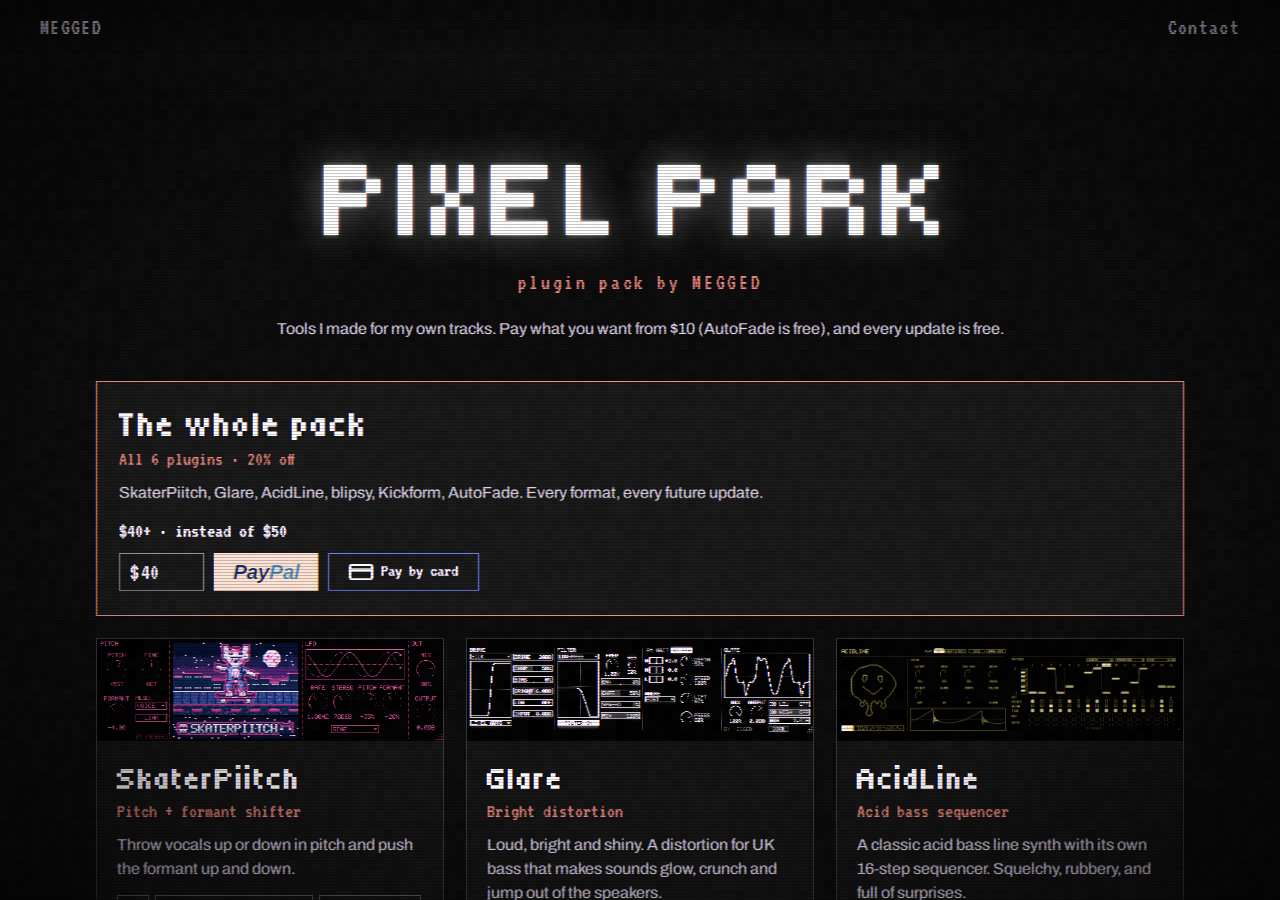
==== plugins/index.html @ a867548b "Store: PayPal-logo button, card icon on Pay by card, one-line intro on desktop Co-Authored-By: Claud" ====
<!doctype html>
<html lang="en" dir="ltr">
<head>
<meta charset="utf-8">
<meta name="viewport" content="width=device-width, initial-scale=1, viewport-fit=cover">
<title>Pixel Park · plugins by MEGGED</title>
<meta name="description" content="Pixel Park: audio plugins and Max for Live devices by MEGGED. Pay what you want, from $10.">
<!-- hidden from search engines until the buy buttons are live; delete this line to list the page -->
<meta name="robots" content="noindex">
<link rel="canonical" href="https://megged.music/plugins/">
<link rel="icon" href="/favicon.ico?v=3" sizes="any">
<link rel="icon" type="image/png" sizes="32x32" href="/icons/favicon-32.png?v=3">
<link rel="apple-touch-icon" href="/icons/apple-touch-icon.png?v=2">
<meta name="theme-color" content="#121212">
<meta property="og:type" content="website">
<meta property="og:site_name" content="MEGGED">
<meta property="og:title" content="Pixel Park · plugins by MEGGED">
<meta property="og:description" content="Pixel Park: audio plugins and Max for Live devices by MEGGED. Pay what you want, from $10.">
<meta property="og:url" content="https://megged.music/plugins/">
<meta property="og:image" content="https://megged.music/img/og.jpg?v=2">
<link rel="preconnect" href="https://fonts.googleapis.com">
<link rel="preconnect" href="https://fonts.gstatic.com" crossorigin>
<link rel="stylesheet" href="https://fonts.googleapis.com/css2?family=Archivo:wdth,wght@62..125,300..800&display=swap">
<link rel="stylesheet" href="../css/site.css?v=22">
<link rel="stylesheet" href="store.css?v=8">
<link rel="stylesheet" href="../fx/vhs-glitch.css?v=23">
</head>
<body>

<div id="stage">

  <nav class="store-nav">
    <a href="/">MEGGED</a>
    <a href="mailto:yoav.megged@gmail.com?subject=Plugins">Contact</a>
  </nav>

  <header class="store-head">
    <h1>PIXEL PARK</h1>
    <p class="sub">plugin pack by MEGGED</p>
    <p>Tools I made for my own tracks. Pay what you want from $10 (AutoFade is free), and every update is free.</p>
  </header>

  <section class="bundle" id="bundle" data-fx="calm"></section>

  <main class="products" id="products" data-fx="calm"></main>

  <section class="store-notes" data-fx="calm">
    <h2>How it works</h2>
    <p><b>Pay with PayPal or card.</b> Type any amount from $10 and press the PayPal button; your download opens right after. No PayPal account? Press "Pay by card" (card, Apple Pay or Google Pay), type your amount there, and the download link comes to your email.</p>
    <p><b>Formats.</b> Max for Live devices need Ableton Live Suite (or Live with Max for Live). AU and VST3 versions come as installers. Every download has all the formats, and the whole pack comes with one installer for everything.</p>
    <p><b>Problems?</b> Write to <a href="mailto:yoav.megged@gmail.com?subject=Plugins">yoav.megged@gmail.com</a> and I'll sort it out.</p>
  </section>

</div>

<script src="config.js?v=6"></script>
<script src="store.js?v=17"></script>
<script src="../fx/vhs-glitch.js?v=23"></script>
</body>
</html>
---- css/site.css ----
/* MEGGED — site layout. The VHS/glitch look lives in fx/, not here.
   Palette + type taken from the "The In-Between" cover. */
@font-face { font-family: "Tiny5"; src: url("../fonts/tiny5.woff2") format("woff2"); font-display: swap; }
@font-face { font-family: "VT323"; src: url("../fonts/vt323.woff2") format("woff2"); font-display: swap; }
:root {
  --black: #121212;          /* cover background: neutral near-black */
  --white: #f7f8fa;          /* cover white */
  --dim: #b4b6bb;
  --glow: 255, 255, 255;     /* white halo around the rabbits and titles */
  --glow-cool: 200, 215, 255; /* faint cool edge on the outer halo */
  --orange: #e8643a;
  --blue: #3d6bff;
  --display: "Tiny5", "VT323", ui-monospace, monospace;
  --mono: "VT323", ui-monospace, monospace;
  --body: "Archivo", "Helvetica Neue", Arial, sans-serif;
  --nav-h: 56px;
  color-scheme: dark;
}

* { box-sizing: border-box; }
html, body { height: 100%; margin: 0; background: var(--black); color: var(--white); }
body { font-family: var(--body); -webkit-font-smoothing: antialiased; }

/* Everything scrolls inside #stage so the FX layer can treat it as one picture */
#stage {
  position: fixed;
  inset: 0;
  overflow-x: hidden;
  overflow-y: auto;
  -webkit-overflow-scrolling: touch;
  scroll-behavior: smooth;
  background: var(--black);
}

a { color: inherit; }
a:focus-visible { outline: 1px solid var(--white); outline-offset: 4px; }

/* ---------- platform icons ---------- */
.platforms {
  position: sticky;
  top: 0;
  z-index: 5;
  height: var(--nav-h);
  margin-bottom: calc(var(--nav-h) * -1);
  padding-top: env(safe-area-inset-top, 0px);
  display: flex;
  justify-content: center;
  align-items: center;
  gap: clamp(18px, 4vw, 34px);
}
.platforms a { display: block; width: 20px; height: 20px; opacity: .92; transition: opacity .15s, transform .15s; }
.platforms a.wide { width: 34px; }
.platforms a:hover { opacity: 1; transform: translateY(-1px); }
.platforms svg { display: block; width: 100%; height: 100%; fill: var(--white); filter: drop-shadow(0 0 3px rgba(var(--glow), .8)) drop-shadow(0 0 10px rgba(var(--glow), .35)); }
.platforms a.wide svg { transform: scale(1.7); }

/* ---------- hero ---------- */
.hero {
  position: relative;
  height: 100vh;
  height: 100svh;
  display: grid;
  place-items: center;
  overflow: hidden;
}
.hero > * { grid-area: 1 / 1; }

.wordmark {
  margin: 0;
  font-family: var(--display);
  font-weight: 400;
  letter-spacing: 0.02em;
  line-height: 1;
  color: var(--white);
  width: clamp(250px, 48vw, 820px);   /* ≈ a quarter of the frame */
  filter: drop-shadow(0 0 2px rgba(var(--glow), .55)) drop-shadow(0 0 18px rgba(var(--glow), .4)) drop-shadow(0 0 60px rgba(var(--glow-cool), .25));
  user-select: none;
}
.wordmark svg { display: block; width: 100%; height: auto; }
.sr-only { position: absolute; width: 1px; height: 1px; overflow: hidden; clip: rect(0 0 0 0); white-space: nowrap; }
.about p, .tech { text-shadow: 0 0 12px rgba(var(--glow), .25); }

.rabbit {
  height: min(78vh, 120vw);
  width: auto;
  max-width: 100%;
  object-fit: contain;
  filter: drop-shadow(0 0 10px rgba(var(--glow), .55)) drop-shadow(0 0 40px rgba(var(--glow), .25)) drop-shadow(0 0 80px rgba(var(--glow-cool), .15));
  visibility: hidden;
}
.is-off { visibility: hidden !important; }
.is-on  { visibility: visible !important; }

/* play button: sits just right of the wordmark (below it on narrow screens) */
.play-btn {
  z-index: 2;
  width: 44px; height: 44px;
  padding: 0; border: 0; background: none; cursor: pointer;
  color: var(--white);
  transform: translateX(calc(clamp(250px, 48vw, 820px) / 2 + 48px));
  filter: drop-shadow(0 0 3px rgba(var(--glow), .9)) drop-shadow(0 0 16px rgba(var(--glow), .45));
  opacity: .9; transition: opacity .15s;
}
.play-btn:hover { opacity: 1; }
.play-btn svg { width: 26px; height: 31px; fill: currentColor; margin: auto; display: block; }
.play-btn .i-pause, .play-btn.is-playing .i-play { display: none; }
.play-btn.is-playing .i-pause { display: block; }
@media (max-width: 640px) {
  .play-btn { transform: translateY(calc(clamp(250px, 48vw, 820px) * 26 / 163 / 2 + 44px)); }
}

/* ---------- while the track plays (js/music.js) ---------- */
/* --txt: title opacity per part of the track; --sm: kick smear 0..1 */
html.music-on .wordmark {
  opacity: var(--txt, 1);
  filter: drop-shadow(0 0 2px rgba(var(--glow), .55)) drop-shadow(0 0 18px rgba(var(--glow), .4))
          drop-shadow(calc(var(--sm, 0) * 26px) calc(var(--sm, 0) * -10px) calc(var(--sm, 0) * 4px) rgba(232, 100, 58, .85))
          drop-shadow(calc(var(--sm, 0) * -26px) calc(var(--sm, 0) * 10px) calc(var(--sm, 0) * 4px) rgba(61, 107, 255, .85));
}

/* trip-in: the title tears apart like a VHS losing its signal (js/music.js tripIn) */
.trip-glitch { position: relative; width: clamp(250px, 48vw, 820px); pointer-events: none; will-change: transform, filter, opacity; }
.trip-band { position: absolute; inset: 0; mix-blend-mode: screen; will-change: transform; }
.trip-band:first-child { position: relative; }
.trip-band svg { display: block; width: 100%; height: auto; }
.trip-o { color: rgb(232, 100, 58); }
.trip-w { color: #fff; }
.trip-b { color: rgb(61, 107, 255); }
html.trip .wordmark { visibility: hidden !important; }
html.trip .rabbit { visibility: hidden !important; }
html.scene-weird .rabbit { opacity: .3; filter: blur(2px) drop-shadow(0 0 20px rgba(var(--glow), .4)); }

/* ?sync tuning panel */
.sync-panel {
  position: fixed; left: 50%; bottom: 18px; transform: translateX(-50%); z-index: 2147483001;
  display: flex; gap: 10px; align-items: center; padding: 6px 10px;
  background: rgba(0,0,0,.75); border: 1px solid #444; border-radius: 6px;
  font-family: var(--mono); font-size: 20px; color: var(--white);
}
.sync-panel button { font: inherit; color: inherit; background: #222; border: 1px solid #555; border-radius: 4px; width: 34px; cursor: pointer; }

.scroll-cue {
  align-self: end;
  margin-bottom: 22px;
  font-size: 18px;
  text-decoration: none;
  opacity: .55;
  animation: cue 2.4s ease-in-out infinite;
}
@keyframes cue { 50% { transform: translateY(6px); opacity: .9; } }

/* ---------- EPK text ---------- */
.about {
  display: grid;
  gap: 1em;
  max-width: 980px;
  margin: 0 auto;
  padding: 6vh 20px 4vh;
  font-size: clamp(15px, 1.35vw, 19px);
  line-height: 1.6;
  font-weight: 400;
  font-stretch: 110%;
  font-variation-settings: "wdth" 110;
  color: var(--white);
  text-wrap: pretty;
}
.about p { margin: 0; }

/* ---------- media ---------- */
.media {
  display: grid;
  gap: 28px;
  width: min(980px, 100%);
  margin: 0 auto;
  padding: 10vh 20px;
}
.videos { display: grid; gap: 10px; grid-template-columns: 1fr; }
.video-link { justify-self: end; font-family: var(--mono); font-size: 20px; color: var(--dim); text-decoration: none; }
.video-link:hover { color: var(--white); }
.video { position: relative; aspect-ratio: 16 / 9; max-width: 100%; background: #191919; border: 1px solid #2a2a2a; }
.video iframe { position: absolute; inset: 0; width: 100%; height: 100%; border: 0; }
.video.placeholder {
  display: grid; place-items: center;
  font-family: var(--mono); font-size: 20px; letter-spacing: .08em; color: var(--dim);
  border-style: dashed; border-color: #3a3a3a;
}
.spotify-top { padding-bottom: 0; }
#listen { padding-top: 28px; padding-bottom: 0; }
.spotify iframe { display: block; border: 0; border-radius: 12px; }

/* ---------- technical details ---------- */
.tech {
  display: flex;
  flex-wrap: wrap;
  justify-content: center;
  gap: 8px 40px;
  padding: 14vh 20px calc(48px + env(safe-area-inset-bottom, 0px));
  font-family: var(--mono);
  font-size: 24px;
  letter-spacing: .04em;
  color: var(--dim);
}
.tech a { text-decoration: none; }
.tech a:hover { color: var(--white); }

@media (prefers-reduced-motion: reduce) {
  /* play button: sits just right of the wordmark (below it on narrow screens) */
.play-btn {
  z-index: 2;
  width: 44px; height: 44px;
  padding: 0; border: 0; background: none; cursor: pointer;
  color: var(--white);
  transform: translateX(calc(clamp(250px, 48vw, 820px) / 2 + 48px));
  filter: drop-shadow(0 0 3px rgba(var(--glow), .9)) drop-shadow(0 0 16px rgba(var(--glow), .45));
  opacity: .9; transition: opacity .15s;
}
.play-btn:hover { opacity: 1; }
.play-btn svg { width: 26px; height: 31px; fill: currentColor; margin: auto; display: block; }
.play-btn .i-pause, .play-btn.is-playing .i-play { display: none; }
.play-btn.is-playing .i-pause { display: block; }
@media (max-width: 640px) {
  .play-btn { transform: translateY(calc(clamp(250px, 48vw, 820px) * 26 / 163 / 2 + 44px)); }
}

/* quiet part of the track: no flashes, the title melts into old-TV snow */
html.music-quiet .rabbit { visibility: hidden !important; }
html.music-quiet .wordmark {
  visibility: visible !important;
  opacity: .5;
  filter: blur(2.5px) drop-shadow(16px 0 5px rgba(255,255,255,.35)) drop-shadow(-16px 0 5px rgba(255,255,255,.35)) drop-shadow(0 0 30px rgba(var(--glow), .3));
  animation: snow-drift .23s steps(2) infinite;
  transition: opacity .6s, filter .6s;
}
html.music-quiet .fx-noise { opacity: .42 !important; transition: opacity .6s; }
@keyframes snow-drift { 0% { transform: translateX(-3px); } 50% { transform: translateX(4px) skewX(-2deg); } }

.scroll-cue { animation: none; }
  #stage { scroll-behavior: auto; }
}

/* ---------- music story: mirror ghosts, strobe, finale zoom ---------- */
.rabbit-ghost { opacity: .45; pointer-events: none; filter: blur(1px) drop-shadow(0 0 30px rgba(var(--glow-cool), .35)); }
.rabbit-ghost.ghost-l { transform: translateX(-58%) scaleX(-1); }
.rabbit-ghost.ghost-r { transform: translateX(58%) scaleX(-1); }
.strobe {
  position: absolute; inset: 0; z-index: 1; pointer-events: none;
  background: #fff; mix-blend-mode: screen;
  animation: strobe-out 120ms linear forwards;
}
@keyframes strobe-out { from { opacity: var(--so, .55); } to { opacity: 0; } }
html.scene-finale .hero > .wordmark,
html.scene-finale .hero > .rabbit { scale: var(--zoom, 1); }
@media (prefers-reduced-motion: reduce) { .strobe { display: none; } }
.preview-note { margin: .6rem auto 0; max-width: 40rem; font-size: .8rem; opacity: .7; text-align: center; }
.preview-note a { color: inherit; }
/* phones: the music visuals play as a video over the hero */
.music-video { position: absolute; inset: 0; width: 100%; height: 100%; object-fit: cover; z-index: 1; background: #121212; opacity: 0; transition: opacity .25s; pointer-events: none; }
html.video-on .music-video { opacity: 1; }
html.video-on #stage { filter: none !important; }
html.video-on #fx-overlay { display: none; }
html.video-on .hero .wordmark, html.video-on .hero .rabbit { visibility: hidden !important; }
/* rabbits leaving the screen (js/intro.js, while the music plays) */
.rx-fade   { animation: rx-fade 110ms linear forwards; }
.rx-slice  { animation: rx-slice 90ms steps(3) forwards; }
.rx-squash { animation: rx-squash 100ms cubic-bezier(.6, 0, 1, .4) forwards; }
.rx-tear   { animation: rx-tear 90ms steps(4) forwards; }
@keyframes rx-fade { to { opacity: 0; } }
@keyframes rx-slice {
  0%   { clip-path: inset(0 0 0 0); translate: 0 0; }
  50%  { clip-path: inset(30% 0 45% 0); translate: 6% 0; }
  100% { clip-path: inset(49% 0 49% 0); translate: -9% 0; }
}
@keyframes rx-squash {
  0%   { scale: 1 1; filter: brightness(1); }
  100% { scale: 1.5 .01; filter: brightness(4); opacity: .6; }
}
@keyframes rx-tear {
  0%   { translate: 0 0; filter: drop-shadow(6px 0 0 rgba(var(--fx-orange), .9)) drop-shadow(-6px 0 0 rgba(var(--fx-blue), .9)); }
  100% { translate: 14% 0; opacity: 0; filter: drop-shadow(40px 0 0 rgba(var(--fx-orange), .9)) drop-shadow(-40px 0 0 rgba(var(--fx-blue), .9)) blur(2px); }
}
---- plugins/store.css ----
/* MEGGED plugins page. Fonts + colours come from ../css/site.css */
.store-nav {
  position: sticky;
  top: 0;
  z-index: 5;
  display: flex;
  justify-content: space-between;
  padding: calc(16px + env(safe-area-inset-top, 0px)) clamp(16px, 4vw, 40px) 16px;
  background: linear-gradient(var(--black) 60%, rgba(18, 18, 18, 0));
  font-family: var(--mono);
  font-size: 22px;
  letter-spacing: .06em;
}
.store-nav a { text-decoration: none; color: var(--dim); }
.store-nav a:hover { color: var(--white); }

.store-head {
  max-width: 760px;
  margin: 0 auto;
  padding: clamp(40px, 10vh, 110px) 16px 40px;
  text-align: center;
}
.store-head h1 {
  margin: 0 0 18px;
  font-family: var(--display);
  font-weight: 400;
  font-size: clamp(48px, 11vw, 112px);
  line-height: 1;
  letter-spacing: .04em;
  filter: drop-shadow(0 0 2px rgba(var(--glow), .55)) drop-shadow(0 0 18px rgba(var(--glow), .4));
}
.store-head p { margin: 0; color: var(--dim); font-size: 18px; line-height: 1.5; }

.products {
  display: grid;
  grid-template-columns: repeat(auto-fill, minmax(min(100%, 340px), 1fr));
  gap: 22px;
  max-width: 1120px;
  margin: 0 auto;
  padding: 0 16px 60px;
}
.product {
  display: flex;
  flex-direction: column;
  border: 1px solid rgba(255, 255, 255, .16);
  background: rgba(255, 255, 255, .03);
}
.product .shot { display: block; width: 100%; aspect-ratio: 3.4 / 1; object-fit: contain; background: #000; }
.product .body { display: flex; flex-direction: column; flex: 1; padding: 20px 20px 22px; }
.product h2 { margin: 0; font-family: var(--display); font-weight: 400; font-size: 32px; letter-spacing: .03em; }
.product .tag { margin: 4px 0 12px; font-family: var(--mono); font-size: 20px; color: var(--orange); }
.product .text { margin: 0 0 14px; line-height: 1.5; color: var(--dim); }
.formats { display: flex; flex-wrap: wrap; gap: 6px; margin: 0 0 18px; padding: 0; list-style: none; }
.formats li { padding: 2px 8px; border: 1px solid rgba(255, 255, 255, .25); font-family: var(--mono); font-size: 17px; }

.buy { margin-top: auto; display: flex; flex-wrap: wrap; align-items: center; gap: 10px; }
.buy .price { flex-basis: 100%; margin: 0 0 2px; font-family: var(--mono); font-size: 20px; }
.pay { display: flex; gap: 10px; align-items: stretch; }
.amount { display: flex; align-items: center; border: 1px solid rgba(255, 255, 255, .4); padding: 0 0 0 10px; font-family: var(--mono); font-size: 22px; }
.amount input { width: 64px; border: 0; background: transparent; color: var(--white); font: inherit; padding: 6px 6px 6px 2px; }
.amount input:focus { outline: none; }
.amount:focus-within { border-color: var(--white); }
.btn {
  display: inline-block;
  padding: 8px 20px;
  border: 1px solid var(--white);
  background: var(--white);
  color: var(--black);
  font-family: var(--mono);
  font-size: 22px;
  line-height: 1.1;
  text-decoration: none;
  cursor: pointer;
}
button.btn { font: inherit; font-family: var(--mono); font-size: 22px; }
.btn:hover { background: var(--black); color: var(--white); }
.btn.alt { background: transparent; color: var(--white); border-color: var(--blue); }
.btn.alt:hover { background: var(--blue); }
.buy .gift { flex-basis: 100%; margin: 0 0 4px; color: var(--dim); }
.btn.card { font-size: 18px; display: inline-flex; align-items: center; gap: 8px; }
.btn .ico { width: 24px; height: 16px; flex: none; }
.btn.paypal { background: #ffc439; border-color: #ffc439; padding: 6px 18px; font-family: Verdana, "Helvetica Neue", Arial, sans-serif; font-size: 21px; font-weight: 700; font-style: italic; letter-spacing: -.02em; }
.btn.paypal:hover { background: #f2b52a; border-color: #f2b52a; }
.pp-pay { color: #003087; }
.pp-pal { color: #0079c1; }
@media (min-width: 900px) {
  .store-head { max-width: 1000px; }
  .store-head p:not(.sub) { white-space: nowrap; font-size: 16px; }
}
.btn.off { background: transparent; color: var(--dim); border-color: rgba(255, 255, 255, .25); cursor: default; }

.store-notes { max-width: 760px; margin: 0 auto; padding: 10px 16px 80px; line-height: 1.55; color: var(--dim); }
.store-notes h2 { font-family: var(--display); font-weight: 400; font-size: 28px; color: var(--white); }
.store-notes b { color: var(--white); font-weight: 600; }

/* download page */
.dl { max-width: 640px; margin: 0 auto; padding: 0 16px 80px; text-align: center; line-height: 1.55; color: var(--dim); }
.dl .btn { margin: 10px 0 18px; }
.dl b { color: var(--white); }

/* whole pack */
.store-head .sub { margin: -8px 0 18px; font-family: var(--mono); font-size: 22px; letter-spacing: .12em; color: var(--orange); }
.bundle { max-width: 1120px; margin: 0 auto 22px; padding: 0 16px; }
.bundle .body { padding: 22px 22px 24px; border: 1px solid var(--orange); background: rgba(255, 255, 255, .05); }
.bundle h2 { margin: 0; font-family: var(--display); font-weight: 400; font-size: 36px; letter-spacing: .03em; }
.bundle .tag { margin: 4px 0 12px; font-family: var(--mono); font-size: 20px; color: var(--orange); }
.bundle .text { margin: 0 0 16px; line-height: 1.5; color: var(--dim); }

/* PayPal buttons window */
.paybox { width: min(420px, calc(100% - 32px)); padding: 26px 22px 18px; border: 1px solid var(--orange); background: #fff; color: #111; }
.paybox::backdrop { background: rgba(0, 0, 0, .75); }
.paybox h2 { margin: 0 30px 4px 0; font-family: var(--display); font-weight: 400; font-size: 28px; }
.paybox .sum { margin: 0 0 16px; font-family: var(--mono); font-size: 20px; }
.paybox .pp { min-height: 120px; }
.paybox .note { margin: 10px 0 0; font-size: 14px; line-height: 1.4; color: #555; }
.paybox .x { position: absolute; top: 8px; right: 12px; border: 0; background: none; font-size: 30px; line-height: 1; cursor: pointer; color: #111; }
.paybox .err { font-family: var(--mono); font-size: 14px; word-break: break-all; color: #a00; }
---- fx/vhs-glitch.css ----
/* =====================================================================
   MEGGED FX LAYER — VHS + orange/blue glitch
   Sits ON TOP of everything inside #stage. Nothing in the content is styled
   here, so anything added to the page later gets the same look automatically.
   Turn the whole layer off:  add ?fx=off to the URL, or delete the two fx/ lines
   in index.html. Tune values below, or in fx/vhs-glitch.js → CONFIG.
   ===================================================================== */
:root {
  --fx-scanlines: .22;   /* darkness of the scan lines            */
  --fx-noise: .03;       /* tape grain (soft, so the rest of the site reads) */
  --fx-vignette: .6;     /* dark corners                          */
  --fx-tracking: .045;    /* rolling tracking band                 */
  --fx-flicker: .035;    /* overall brightness wobble             */
  --fx-orange: 232, 100, 58;   /* cover's orange-red fringe */
  --fx-blue: 61, 107, 255;     /* cover's blue fringe       */
}
/* calmer overlay while reading (see CONFIG.calm in the JS) */
html.fx-calm { --fx-noise: .02; --fx-tracking: .02; --fx-flicker: .015; }

/* 1) colour split + tape wobble on the whole page (SVG filter built in JS) */
html.fx-on #stage { filter: url(#fx-vhs) saturate(.85) contrast(1.06); }
html.fx-on.fx-burst #stage { filter: url(#fx-vhs-burst) saturate(1) contrast(1.1); }
html.fx-on.fx-calm.fx-burst #stage { filter: url(#fx-vhs-burst) saturate(.85) contrast(1.06); }
/* same, plus the mouse glitch lens (only while the mouse is moving) */
html.fx-on.fx-lens #stage { filter: url(#fx-vhs-lens) saturate(.85) contrast(1.06); }
html.fx-on.fx-lens.fx-burst #stage { filter: url(#fx-vhs-burst-lens) saturate(1) contrast(1.1); }
html.fx-on.fx-lens.fx-calm.fx-burst #stage { filter: url(#fx-vhs-burst-lens) saturate(.85) contrast(1.06); }

/* 2) the overlay, above everything, never catches clicks */
#fx-overlay {
  position: fixed;
  inset: 0;
  z-index: 2147483000;
  pointer-events: none;
  overflow: hidden;
}
#fx-overlay > * { position: absolute; inset: 0; pointer-events: none; }

.fx-scan {
  background: repeating-linear-gradient(to bottom,
    rgba(0,0,0,0) 0px, rgba(0,0,0,0) 2px,
    rgba(0,0,0,var(--fx-scanlines)) 2px, rgba(0,0,0,var(--fx-scanlines)) 3px);
}
.fx-noise {
  width: 100%; height: 100%;
  opacity: var(--fx-noise);
  mix-blend-mode: screen;
  image-rendering: pixelated;
}
.fx-tracking {
  height: 14vh; inset: auto 0 auto 0; top: -20vh;
  background: linear-gradient(to bottom, rgba(255,255,255,0), rgba(255,255,255,var(--fx-tracking)) 45%, rgba(255,255,255,0));
  filter: blur(1px);
  animation: fx-track 7.5s linear infinite;
}
.fx-edges { display: none; }   /* coloured edge bleed: off (kept the page from going purple) */
.fx-vignette {
  background: radial-gradient(ellipse at center, rgba(0,0,0,0) 55%, rgba(0,0,0,var(--fx-vignette)) 100%);
}
.fx-flicker {
  background: #fff;
  opacity: 0;
  mix-blend-mode: overlay;
  animation: fx-flicker .16s steps(2) infinite;
}

@keyframes fx-track {
  0%   { transform: translateY(0); }
  100% { transform: translateY(140vh); }
}
@keyframes fx-flicker {
  0%   { opacity: 0; }
  50%  { opacity: var(--fx-flicker); }
}

@media (prefers-reduced-motion: reduce) {
  .fx-tracking, .fx-flicker { animation: none; }
}
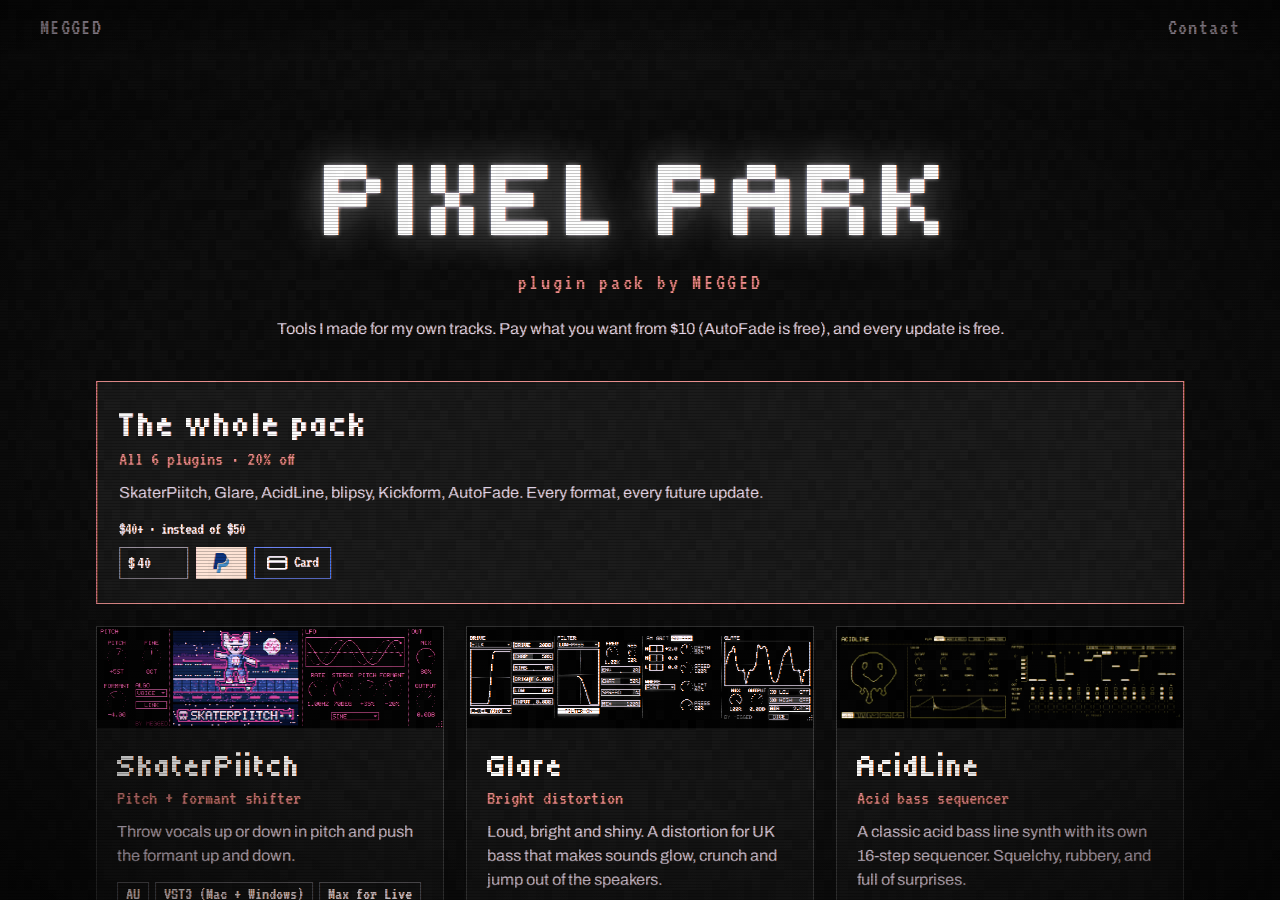
==== commit f3b19528: "Store: smaller buy row on one line, PayPal monogram button, Card button Co-Authored-By: Claude Opus " ====
--- a/plugins/index.html
+++ b/plugins/index.html
@@ -22,7 +22,7 @@
 <link rel="preconnect" href="https://fonts.gstatic.com" crossorigin>
 <link rel="stylesheet" href="https://fonts.googleapis.com/css2?family=Archivo:wdth,wght@62..125,300..800&display=swap">
 <link rel="stylesheet" href="../css/site.css?v=22">
-<link rel="stylesheet" href="store.css?v=8">
+<link rel="stylesheet" href="store.css?v=9">
 <link rel="stylesheet" href="../fx/vhs-glitch.css?v=23">
 </head>
 <body>
@@ -46,7 +46,7 @@
 
   <section class="store-notes" data-fx="calm">
     <h2>How it works</h2>
-    <p><b>Pay with PayPal or card.</b> Type any amount from $10 and press the PayPal button; your download opens right after. No PayPal account? Press "Pay by card" (card, Apple Pay or Google Pay), type your amount there, and the download link comes to your email.</p>
+    <p><b>Pay with PayPal or card.</b> Type any amount from $10 and press the PayPal button; your download opens right after. No PayPal account? Press "Card" (card, Apple Pay or Google Pay), type your amount there, and the download link comes to your email.</p>
     <p><b>Formats.</b> Max for Live devices need Ableton Live Suite (or Live with Max for Live). AU and VST3 versions come as installers. Every download has all the formats, and the whole pack comes with one installer for everything.</p>
     <p><b>Problems?</b> Write to <a href="mailto:yoav.megged@gmail.com?subject=Plugins">yoav.megged@gmail.com</a> and I'll sort it out.</p>
   </section>
@@ -54,7 +54,7 @@
 </div>
 
 <script src="config.js?v=6"></script>
-<script src="store.js?v=17"></script>
+<script src="store.js?v=18"></script>
 <script src="../fx/vhs-glitch.js?v=23"></script>
 </body>
 </html>
--- a/plugins/store.css
+++ b/plugins/store.css
@@ -53,11 +53,11 @@
 .formats { display: flex; flex-wrap: wrap; gap: 6px; margin: 0 0 18px; padding: 0; list-style: none; }
 .formats li { padding: 2px 8px; border: 1px solid rgba(255, 255, 255, .25); font-family: var(--mono); font-size: 17px; }
 
-.buy { margin-top: auto; display: flex; flex-wrap: wrap; align-items: center; gap: 10px; }
-.buy .price { flex-basis: 100%; margin: 0 0 2px; font-family: var(--mono); font-size: 20px; }
-.pay { display: flex; gap: 10px; align-items: stretch; }
-.amount { display: flex; align-items: center; border: 1px solid rgba(255, 255, 255, .4); padding: 0 0 0 10px; font-family: var(--mono); font-size: 22px; }
-.amount input { width: 64px; border: 0; background: transparent; color: var(--white); font: inherit; padding: 6px 6px 6px 2px; }
+.buy { margin-top: auto; display: flex; flex-wrap: wrap; align-items: stretch; gap: 8px; }
+.buy .price { flex-basis: 100%; margin: 0 0 2px; font-family: var(--mono); font-size: 16px; }
+.pay { display: flex; gap: 8px; align-items: stretch; }
+.amount { display: flex; align-items: center; border: 1px solid rgba(255, 255, 255, .4); padding: 0 0 0 8px; font-family: var(--mono); font-size: 17px; }
+.amount input { width: 52px; border: 0; background: transparent; color: var(--white); font: inherit; padding: 6px 6px 6px 2px; }
 .amount input:focus { outline: none; }
 .amount:focus-within { border-color: var(--white); }
 .btn {
@@ -77,12 +77,12 @@
 .btn.alt { background: transparent; color: var(--white); border-color: var(--blue); }
 .btn.alt:hover { background: var(--blue); }
 .buy .gift { flex-basis: 100%; margin: 0 0 4px; color: var(--dim); }
-.btn.card { font-size: 18px; display: inline-flex; align-items: center; gap: 8px; }
-.btn .ico { width: 24px; height: 16px; flex: none; }
-.btn.paypal { background: #ffc439; border-color: #ffc439; padding: 6px 18px; font-family: Verdana, "Helvetica Neue", Arial, sans-serif; font-size: 21px; font-weight: 700; font-style: italic; letter-spacing: -.02em; }
+.buy .btn { font-size: 16px; padding: 6px 12px; }
+.btn.card { display: inline-flex; align-items: center; gap: 7px; }
+.btn .ico { width: 20px; height: 14px; flex: none; }
+.btn.paypal { display: inline-flex; align-items: center; justify-content: center; background: #ffc439; border-color: #ffc439; padding: 4px 14px; }
 .btn.paypal:hover { background: #f2b52a; border-color: #f2b52a; }
-.pp-pay { color: #003087; }
-.pp-pal { color: #0079c1; }
+.pp-ico { width: 20px; height: 20px; display: block; }
 @media (min-width: 900px) {
   .store-head { max-width: 1000px; }
   .store-head p:not(.sub) { white-space: nowrap; font-size: 16px; }
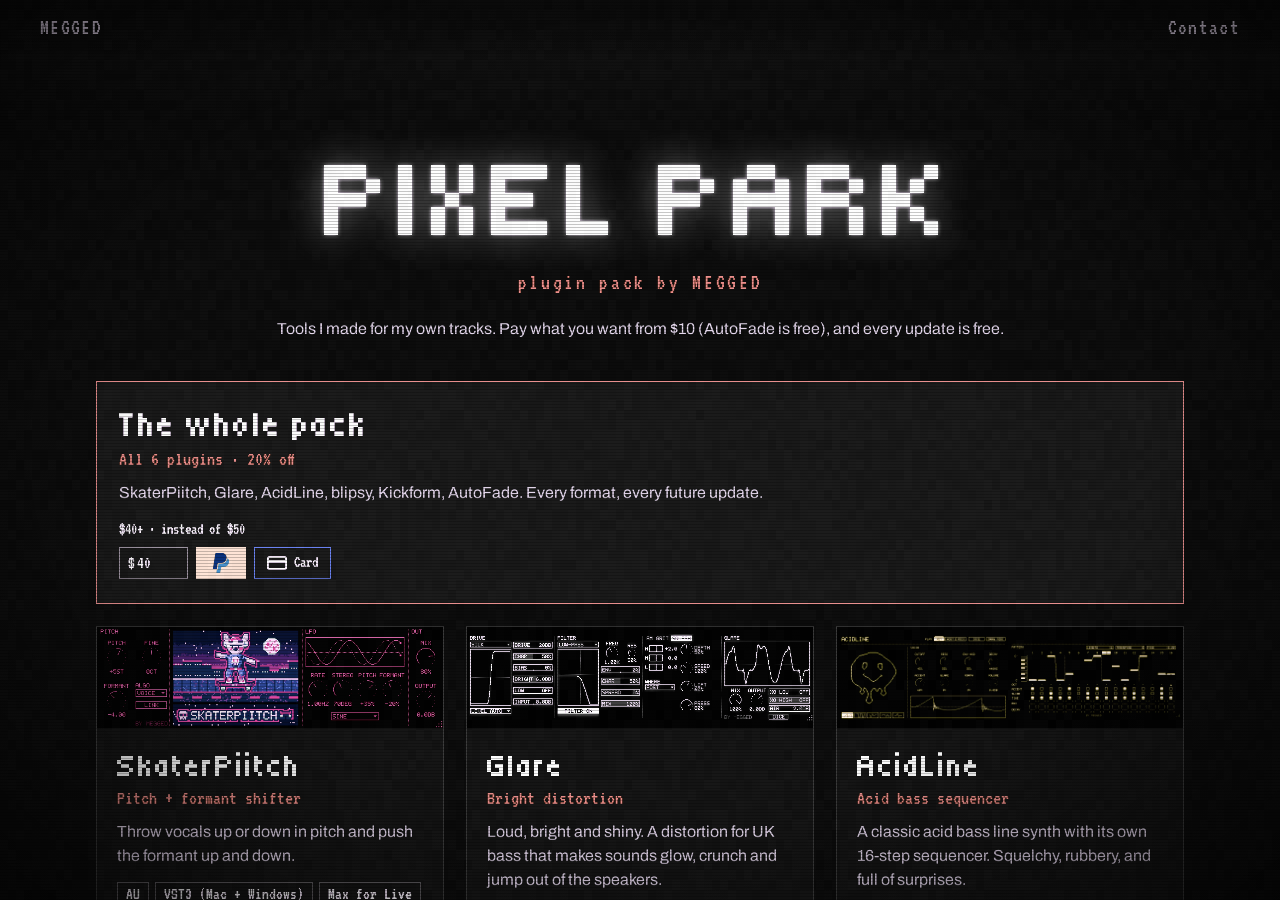
==== commit f46d9510: "Store: add Duckin' Around card (buttons show Soon until the download is ready) Co-Authored-By: Claud" ====
--- a/plugins/index.html
+++ b/plugins/index.html
@@ -54,7 +54,7 @@
 </div>
 
 <script src="config.js?v=6"></script>
-<script src="store.js?v=18"></script>
+<script src="store.js?v=19"></script>
 <script src="../fx/vhs-glitch.js?v=23"></script>
 </body>
 </html>
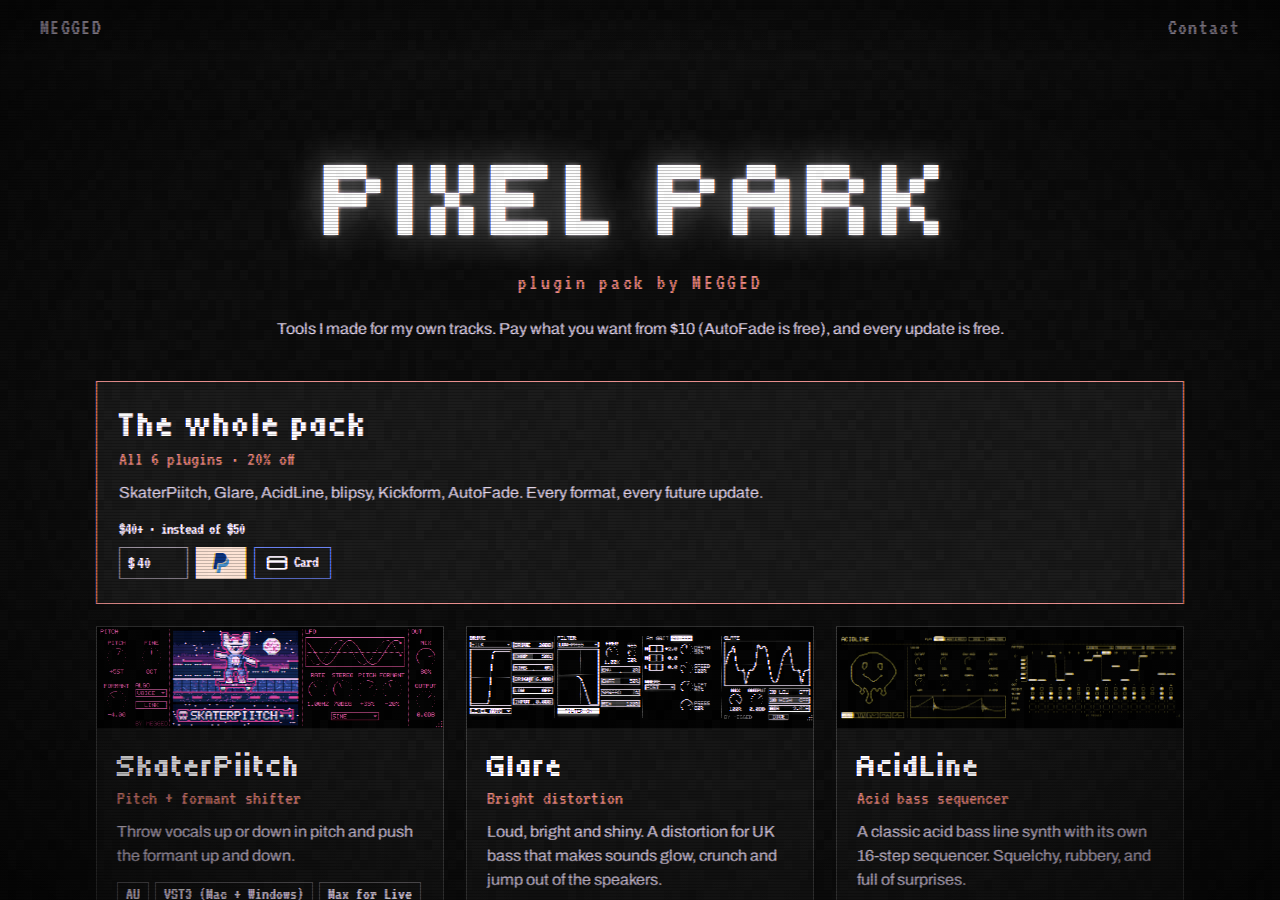
==== commit 6fe56aff: "Store: Duckin' Around is Mac only for now Co-Authored-By: Claude Opus 5.5 <noreply@anthropic.com> Cl" ====
--- a/plugins/index.html
+++ b/plugins/index.html
@@ -54,7 +54,7 @@
 </div>
 
 <script src="config.js?v=6"></script>
-<script src="store.js?v=19"></script>
+<script src="store.js?v=20"></script>
 <script src="../fx/vhs-glitch.js?v=23"></script>
 </body>
 </html>
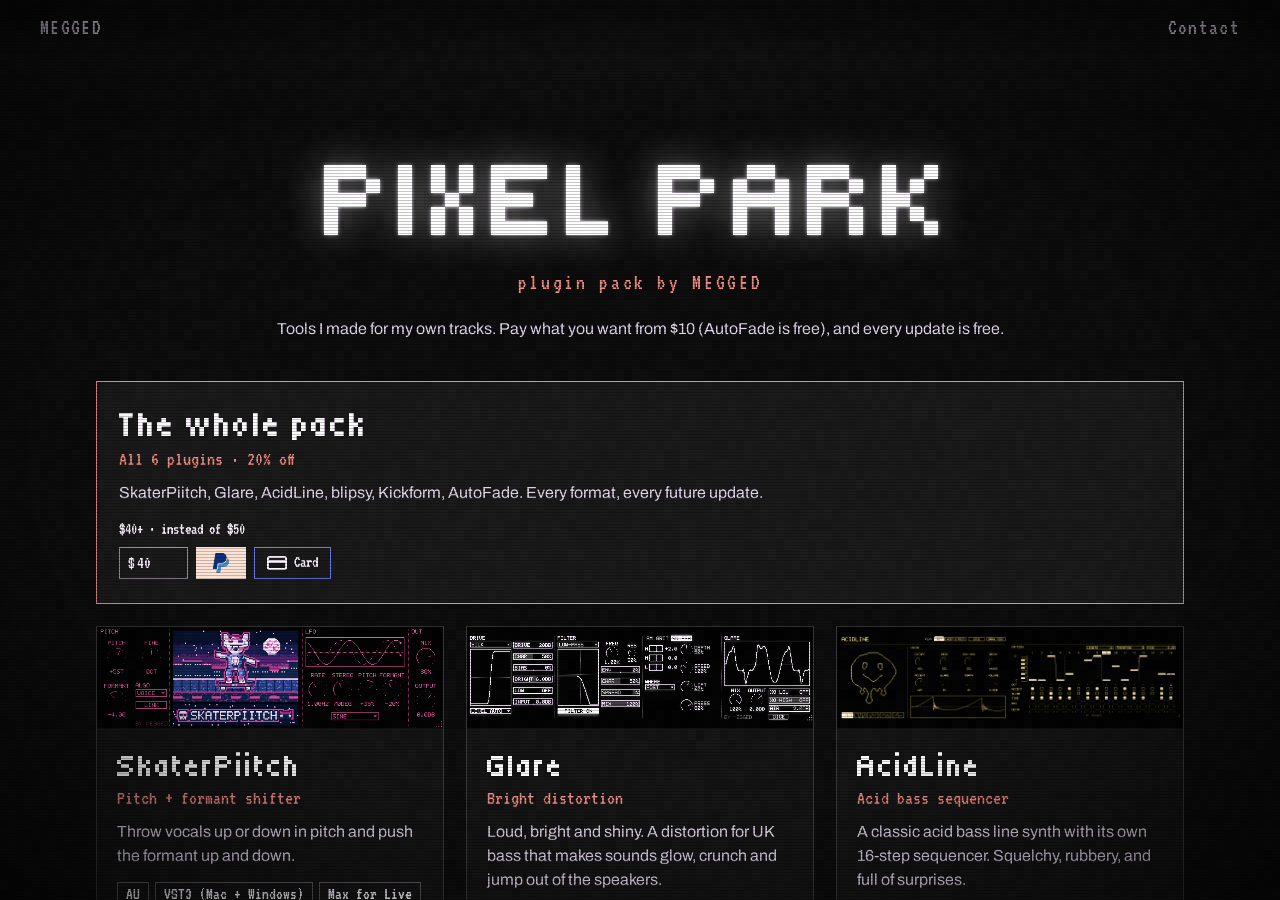
==== commit 3e329bb0: "Store: open Duckin' Around buy button (PayPal) Co-Authored-By: Claude Opus 5.5 <noreply@anthropic.co" ====
--- a/plugins/index.html
+++ b/plugins/index.html
@@ -54,7 +54,7 @@
 </div>
 
 <script src="config.js?v=6"></script>
-<script src="store.js?v=20"></script>
+<script src="store.js?v=21"></script>
 <script src="../fx/vhs-glitch.js?v=23"></script>
 </body>
 </html>
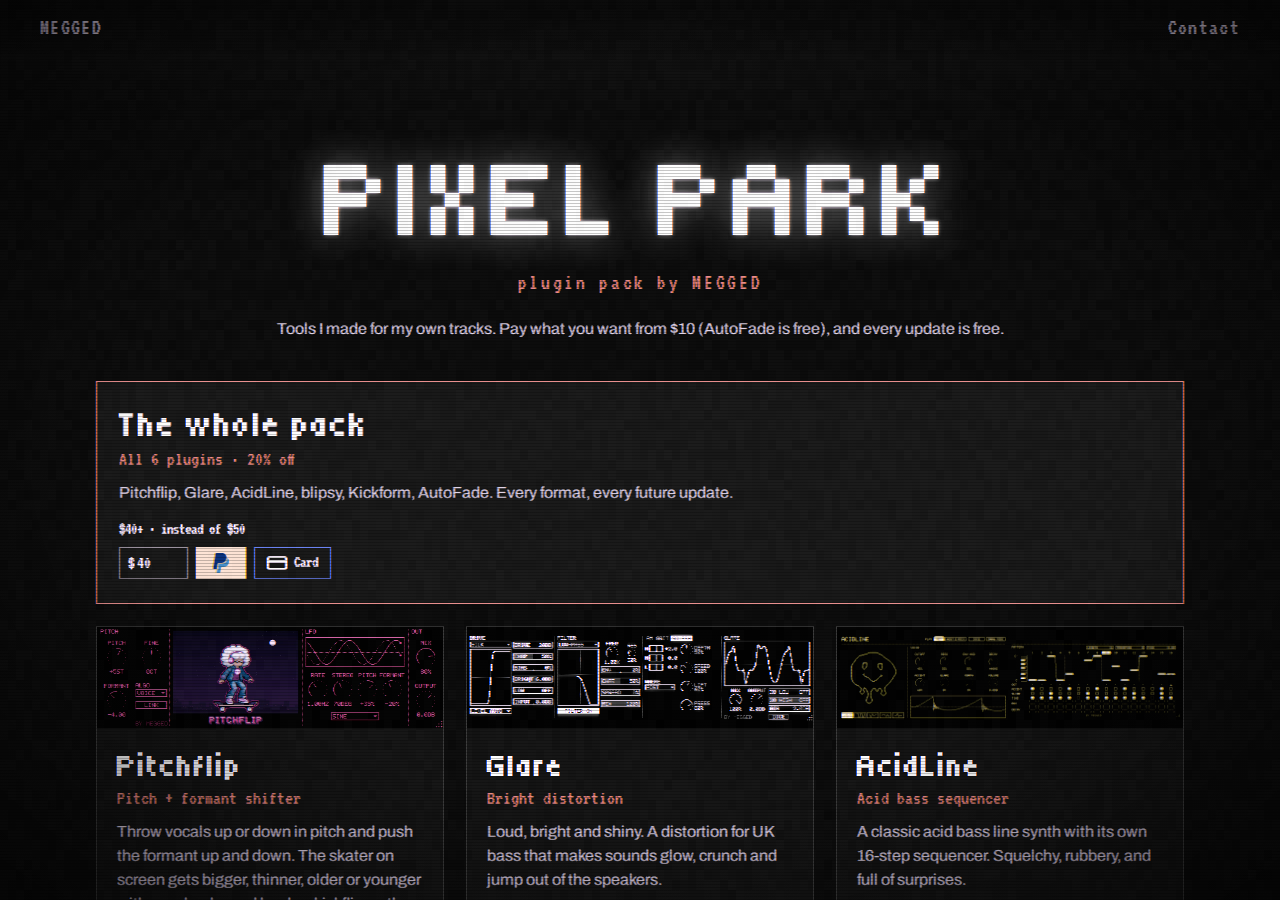
==== commit 02ab4e67: "Store: Card button for Duckin' Around (Lemon Squeezy) Co-Authored-By: Claude Opus 5.5 <noreply@anthr" ====
--- a/plugins/index.html
+++ b/plugins/index.html
@@ -53,7 +53,7 @@
 
 </div>
 
-<script src="config.js?v=6"></script>
+<script src="config.js?v=7"></script>
 <script src="store.js?v=21"></script>
 <script src="../fx/vhs-glitch.js?v=23"></script>
 </body>
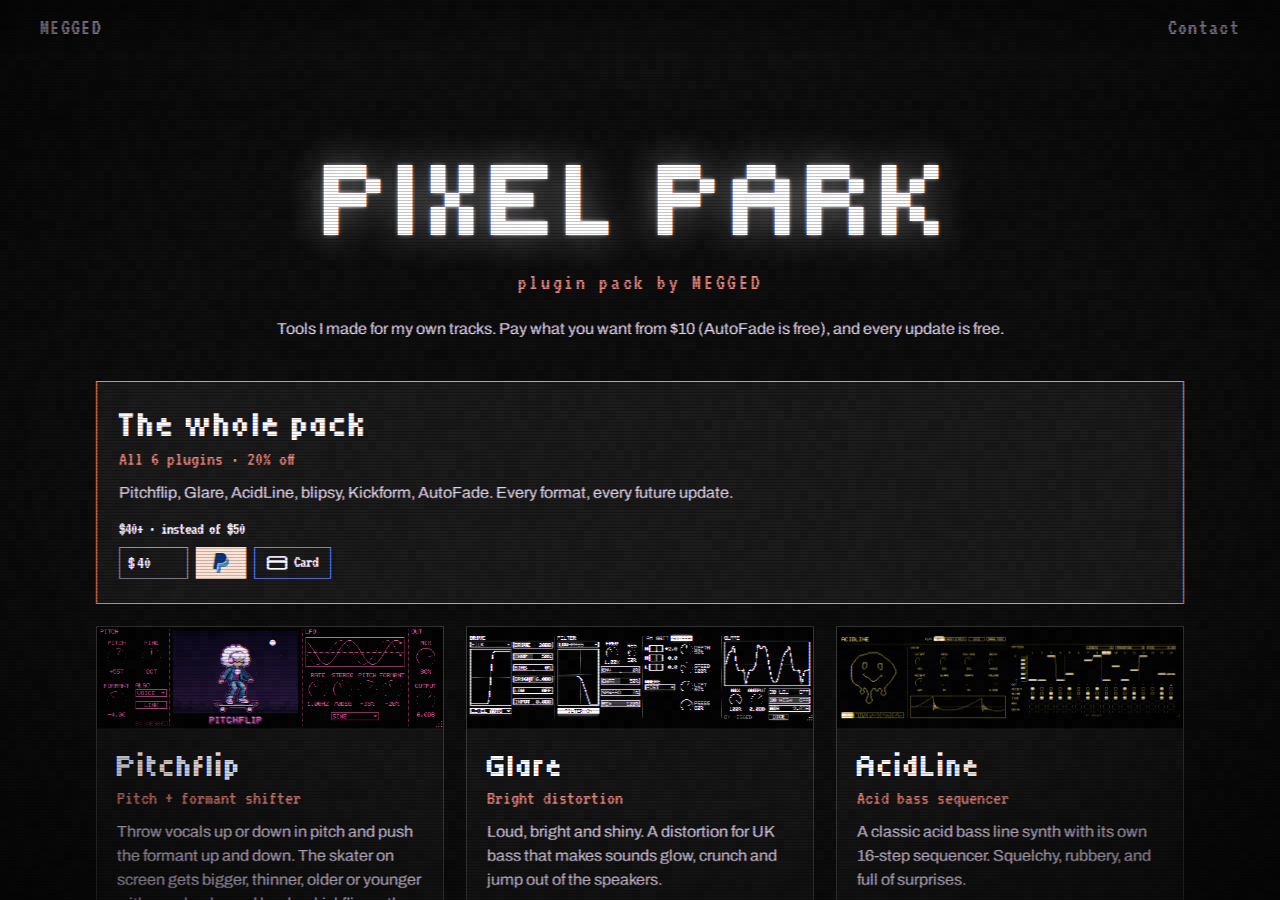
==== commit c169e853: "Open the Pixel Park store: home page button, indexable store page, sitemap Co-Authored-By: Claude Op" ====
--- a/plugins/index.html
+++ b/plugins/index.html
@@ -3,10 +3,8 @@
 <head>
 <meta charset="utf-8">
 <meta name="viewport" content="width=device-width, initial-scale=1, viewport-fit=cover">
-<title>Pixel Park · plugins by MEGGED</title>
-<meta name="description" content="Pixel Park: audio plugins and Max for Live devices by MEGGED. Pay what you want, from $10.">
-<!-- hidden from search engines until the buy buttons are live; delete this line to list the page -->
-<meta name="robots" content="noindex">
+<title>Pixel Park · plugin pack by MEGGED</title>
+<meta name="description" content="Pixel Park plugins by MEGGED: pixel-art AU, VST3 and Max for Live plugins for producers. Pitch, distortion, acid bass, game sounds, kicks, ducking. Pay what you want.">
 <link rel="canonical" href="https://megged.music/plugins/">
 <link rel="icon" href="/favicon.ico?v=3" sizes="any">
 <link rel="icon" type="image/png" sizes="32x32" href="/icons/favicon-32.png?v=3">
@@ -14,16 +12,19 @@
 <meta name="theme-color" content="#121212">
 <meta property="og:type" content="website">
 <meta property="og:site_name" content="MEGGED">
-<meta property="og:title" content="Pixel Park · plugins by MEGGED">
-<meta property="og:description" content="Pixel Park: audio plugins and Max for Live devices by MEGGED. Pay what you want, from $10.">
+<meta property="og:title" content="Pixel Park · plugin pack by MEGGED">
+<meta property="og:description" content="Pixel Park plugins by MEGGED: pixel-art AU, VST3 and Max for Live plugins for producers. Pitch, distortion, acid bass, game sounds, kicks, ducking. Pay what you want.">
 <meta property="og:url" content="https://megged.music/plugins/">
 <meta property="og:image" content="https://megged.music/img/og.jpg?v=2">
 <link rel="preconnect" href="https://fonts.googleapis.com">
 <link rel="preconnect" href="https://fonts.gstatic.com" crossorigin>
 <link rel="stylesheet" href="https://fonts.googleapis.com/css2?family=Archivo:wdth,wght@62..125,300..800&display=swap">
-<link rel="stylesheet" href="../css/site.css?v=22">
+<link rel="stylesheet" href="../css/site.css?v=23">
 <link rel="stylesheet" href="store.css?v=9">
 <link rel="stylesheet" href="../fx/vhs-glitch.css?v=23">
+<script type="application/ld+json">
+{"@context":"https://schema.org","@type":"WebPage","name":"Pixel Park · plugin pack by MEGGED","url":"https://megged.music/plugins/","description":"Pixel Park plugins by MEGGED: AU, VST3 and Max for Live plugins. Pay what you want.","publisher":{"@type":"Person","name":"MEGGED","url":"https://megged.music/"}}
+</script>
 </head>
 <body>
 
--- a/css/site.css
+++ b/css/site.css
@@ -278,3 +278,17 @@
   0%   { translate: 0 0; filter: drop-shadow(6px 0 0 rgba(var(--fx-orange), .9)) drop-shadow(-6px 0 0 rgba(var(--fx-blue), .9)); }
   100% { translate: 14% 0; opacity: 0; filter: drop-shadow(40px 0 0 rgba(var(--fx-orange), .9)) drop-shadow(-40px 0 0 rgba(var(--fx-blue), .9)) blur(2px); }
 }
+
+/* Pixel Park button (home page -> plugins/) */
+.pp-link { display: flex; justify-content: center; padding: 5vh 20px 2vh; }
+.pp-btn {
+  display: inline-flex; flex-direction: column; align-items: center; gap: 4px;
+  padding: 14px 34px 12px;
+  border: 1px solid var(--white);
+  color: var(--white); text-decoration: none;
+  text-shadow: 0 0 12px rgba(var(--glow), .35);
+}
+.pp-btn .pp-name { font-family: var(--display); font-size: clamp(28px, 4vw, 44px); letter-spacing: .06em; line-height: 1; }
+.pp-btn .pp-sub { font-family: var(--mono); font-size: 20px; letter-spacing: .12em; color: var(--dim); }
+.pp-btn:hover { background: var(--white); color: #121212; text-shadow: none; }
+.pp-btn:hover .pp-sub { color: #121212; }
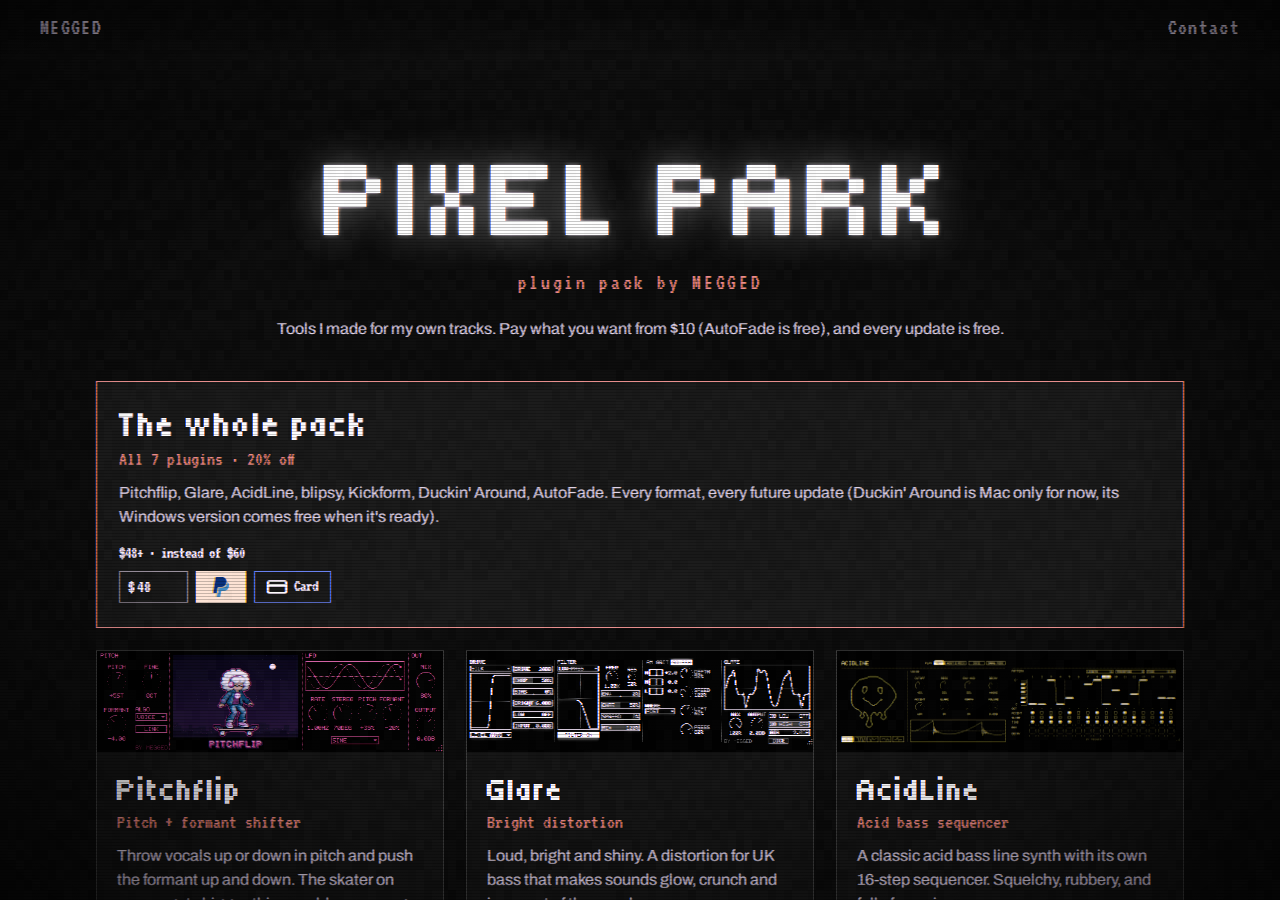
==== commit 785a8b4b: "Store: Duckin' Around joins the pack (20% off, Mac only for now) Pack now has 6 paid plugins, $48. D" ====
--- a/plugins/index.html
+++ b/plugins/index.html
@@ -20,7 +20,7 @@
 <link rel="preconnect" href="https://fonts.gstatic.com" crossorigin>
 <link rel="stylesheet" href="https://fonts.googleapis.com/css2?family=Archivo:wdth,wght@62..125,300..800&display=swap">
 <link rel="stylesheet" href="../css/site.css?v=23">
-<link rel="stylesheet" href="store.css?v=9">
+<link rel="stylesheet" href="store.css?v=10">
 <link rel="stylesheet" href="../fx/vhs-glitch.css?v=23">
 <script type="application/ld+json">
 {"@context":"https://schema.org","@type":"WebPage","name":"Pixel Park · plugin pack by MEGGED","url":"https://megged.music/plugins/","description":"Pixel Park plugins by MEGGED: AU, VST3 and Max for Live plugins. Pay what you want.","publisher":{"@type":"Person","name":"MEGGED","url":"https://megged.music/"}}
@@ -55,7 +55,7 @@
 </div>
 
 <script src="config.js?v=7"></script>
-<script src="store.js?v=21"></script>
+<script src="store.js?v=22"></script>
 <script src="../fx/vhs-glitch.js?v=23"></script>
 </body>
 </html>
--- a/css/site.css
+++ b/css/site.css
@@ -283,12 +283,12 @@
 .pp-link { display: flex; justify-content: center; padding: 5vh 20px 2vh; }
 .pp-btn {
   display: inline-flex; flex-direction: column; align-items: center; gap: 4px;
-  padding: 14px 34px 12px;
+  padding: 18px 40px 16px; gap: 10px;
   border: 1px solid var(--white);
   color: var(--white); text-decoration: none;
   text-shadow: 0 0 12px rgba(var(--glow), .35);
 }
-.pp-btn .pp-name { font-family: var(--display); font-size: clamp(28px, 4vw, 44px); letter-spacing: .06em; line-height: 1; }
-.pp-btn .pp-sub { font-family: var(--mono); font-size: 20px; letter-spacing: .12em; color: var(--dim); }
+.pp-btn .pp-name { font-family: var(--display); font-size: clamp(34px, 5vw, 56px); letter-spacing: .14em; line-height: 1; }
+.pp-btn .pp-sub { font-family: var(--display); font-size: clamp(16px, 1.8vw, 20px); letter-spacing: .2em; color: var(--white); }
 .pp-btn:hover { background: var(--white); color: #121212; text-shadow: none; }
 .pp-btn:hover .pp-sub { color: #121212; }
--- a/plugins/store.css
+++ b/plugins/store.css
@@ -77,6 +77,7 @@
 .btn.alt { background: transparent; color: var(--white); border-color: var(--blue); }
 .btn.alt:hover { background: var(--blue); }
 .buy .gift { flex-basis: 100%; margin: 0 0 4px; color: var(--dim); }
+.product .note { margin: 0 0 12px; color: var(--dim); font-size: .92em; }
 .buy .btn { font-size: 16px; padding: 6px 12px; }
 .btn.card { display: inline-flex; align-items: center; gap: 7px; }
 .btn .ico { width: 20px; height: 14px; flex: none; }
@@ -115,3 +116,5 @@
 .paybox .note { margin: 10px 0 0; font-size: 14px; line-height: 1.4; color: #555; }
 .paybox .x { position: absolute; top: 8px; right: 12px; border: 0; background: none; font-size: 30px; line-height: 1; cursor: pointer; color: #111; }
 .paybox .err { font-family: var(--mono); font-size: 14px; word-break: break-all; color: #a00; }
+
+.dl-links { display: flex; flex-wrap: wrap; gap: 10px; justify-content: center; }
